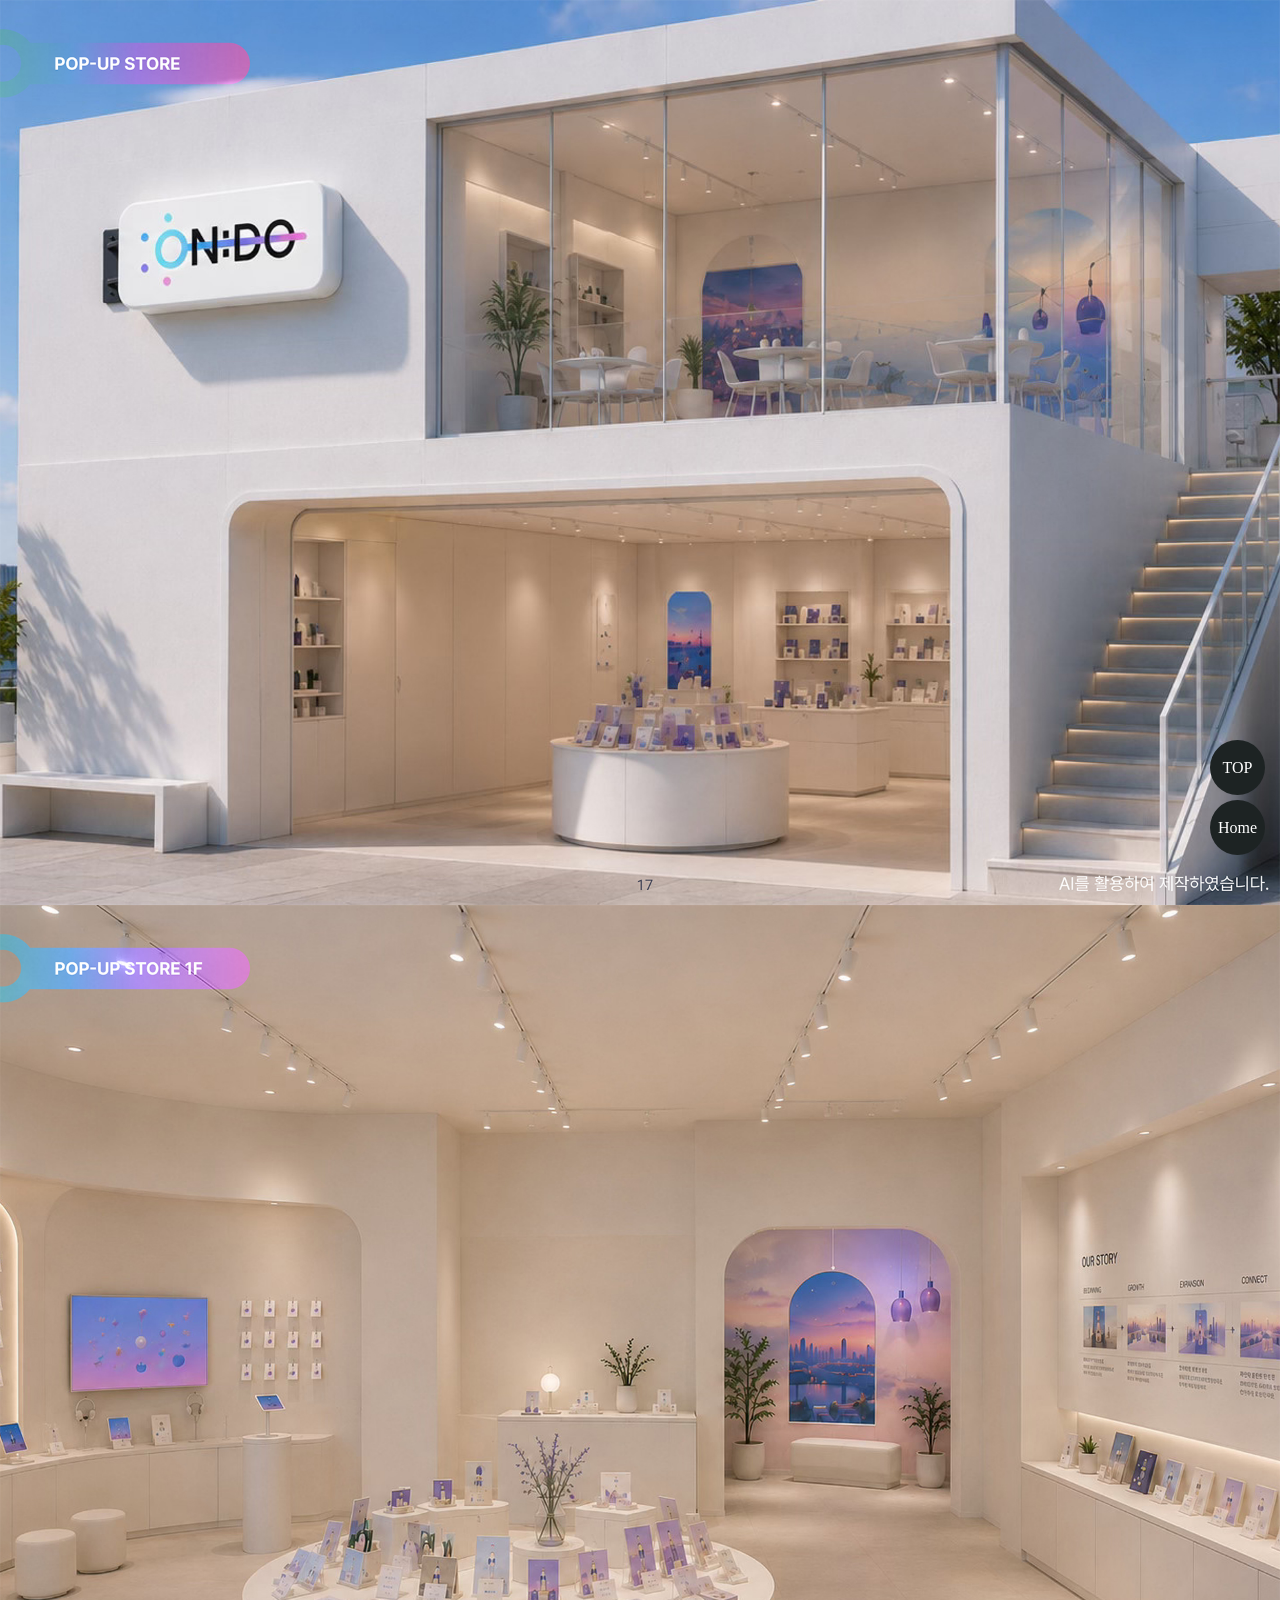
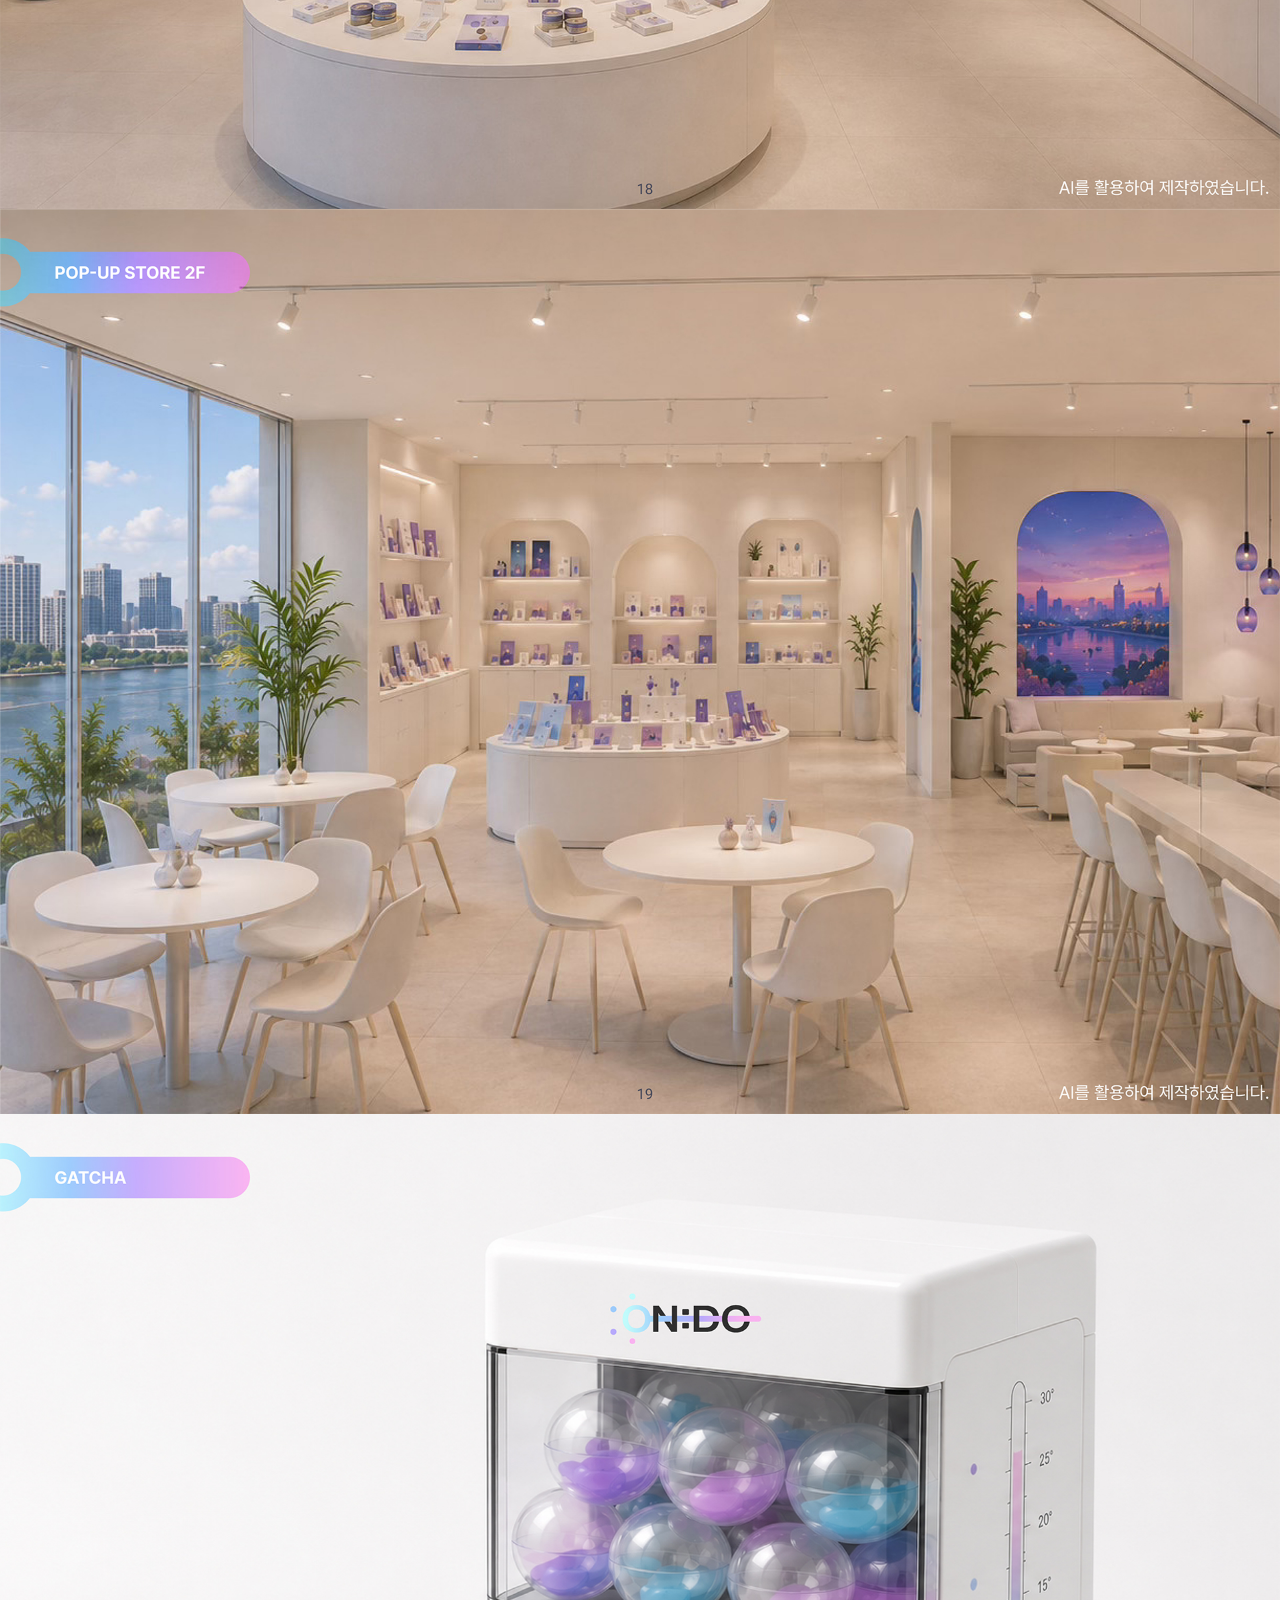
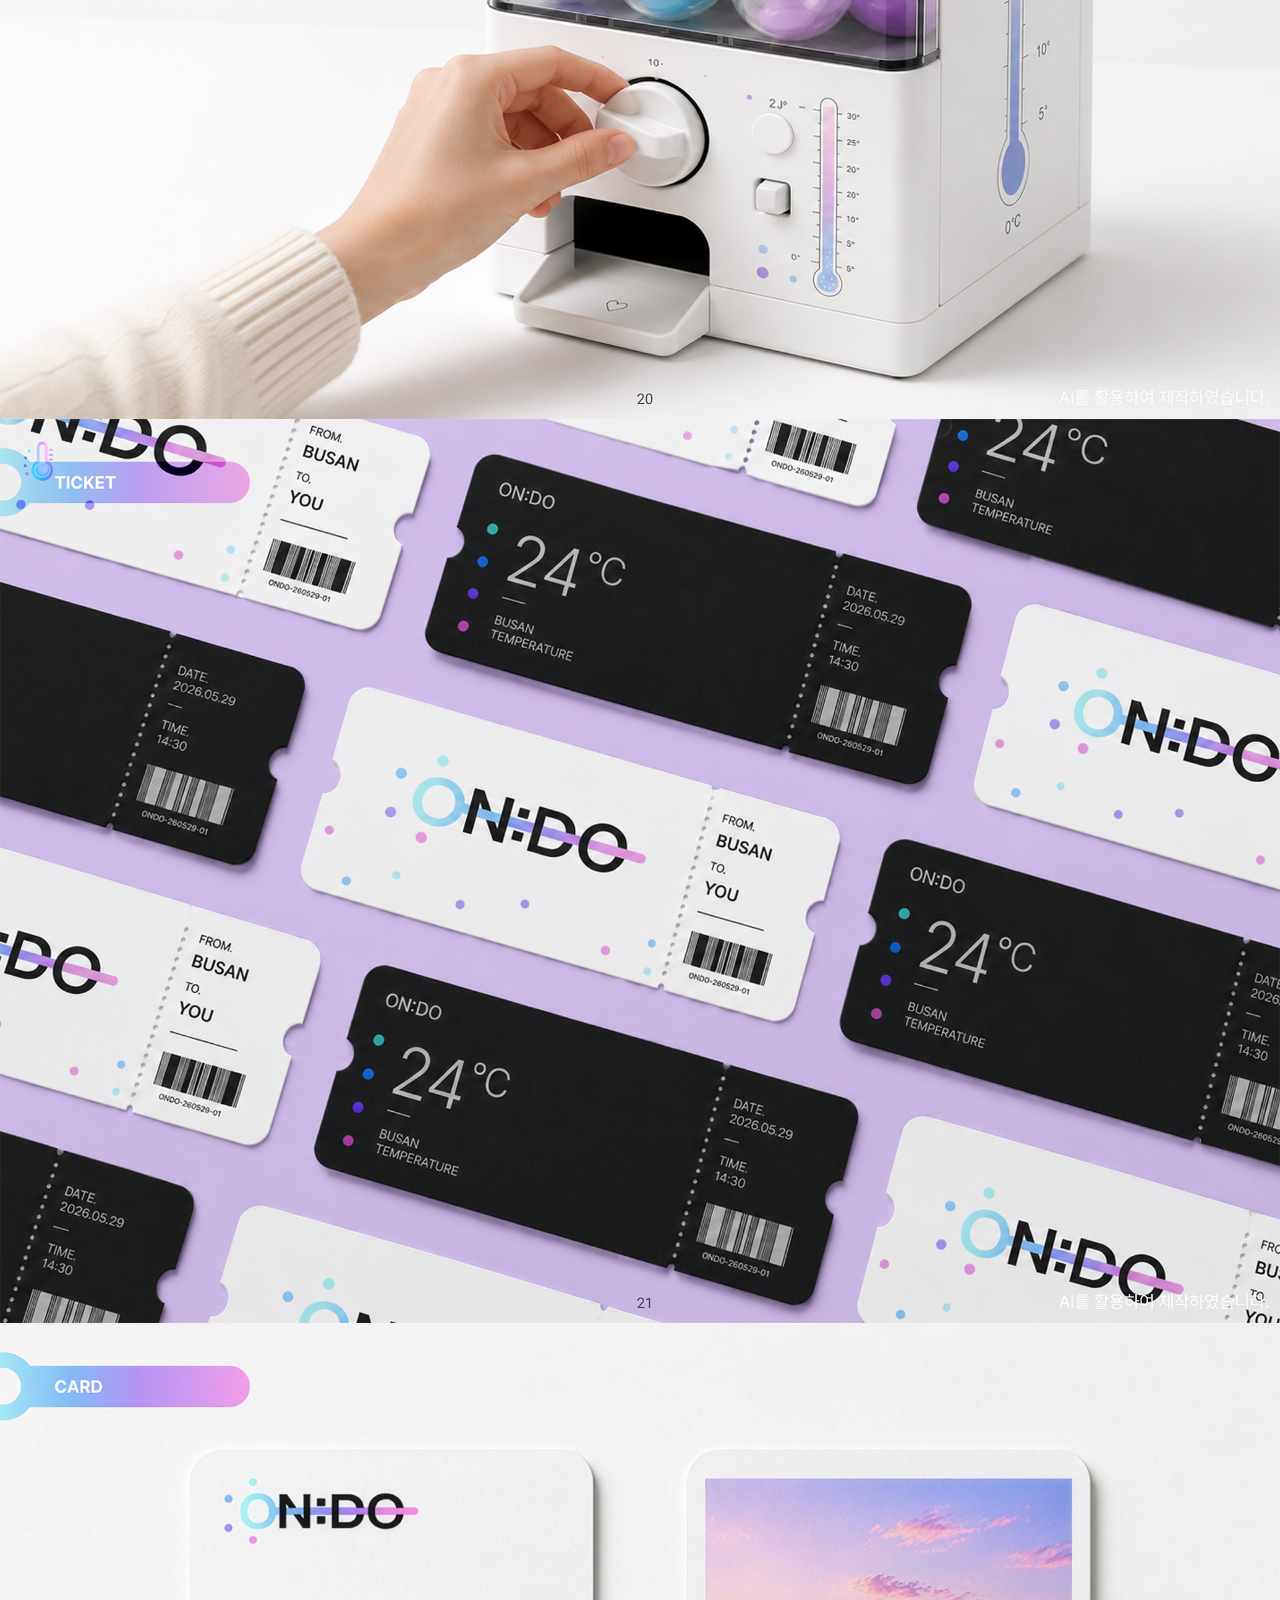
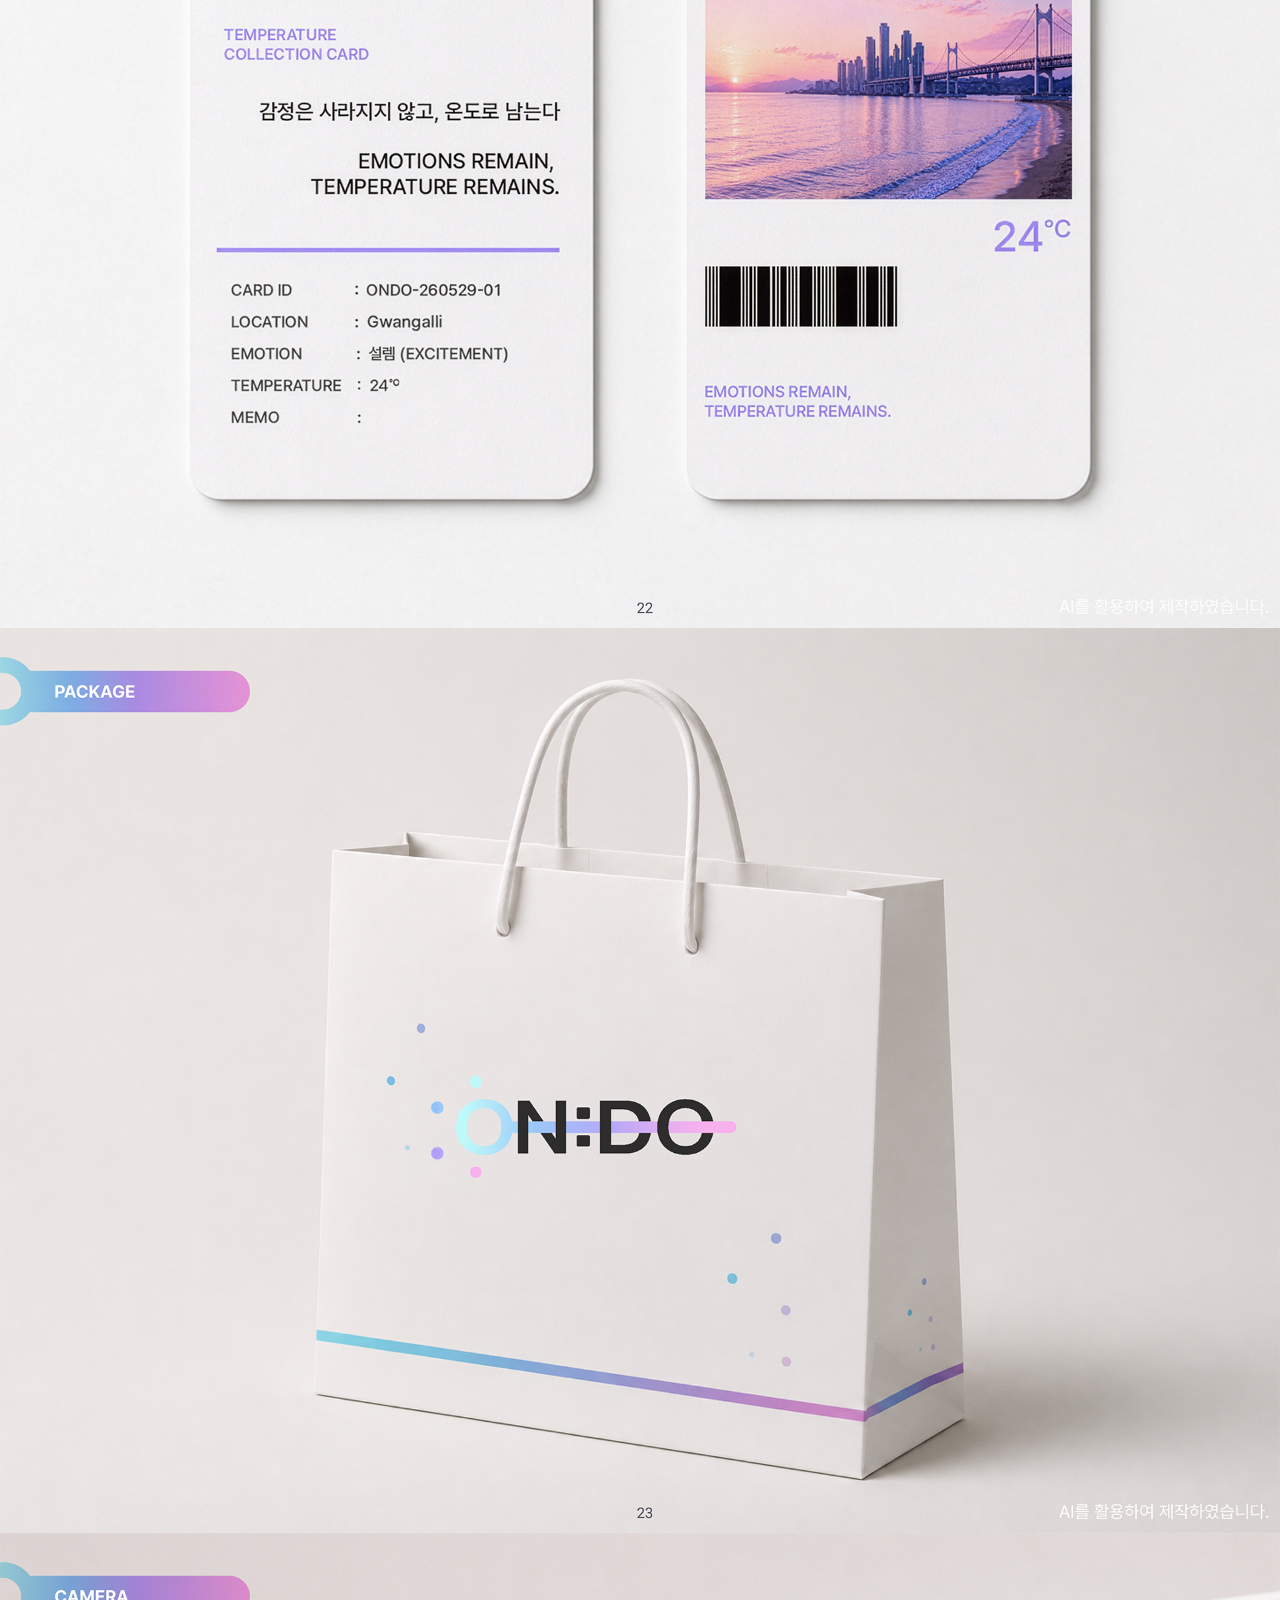
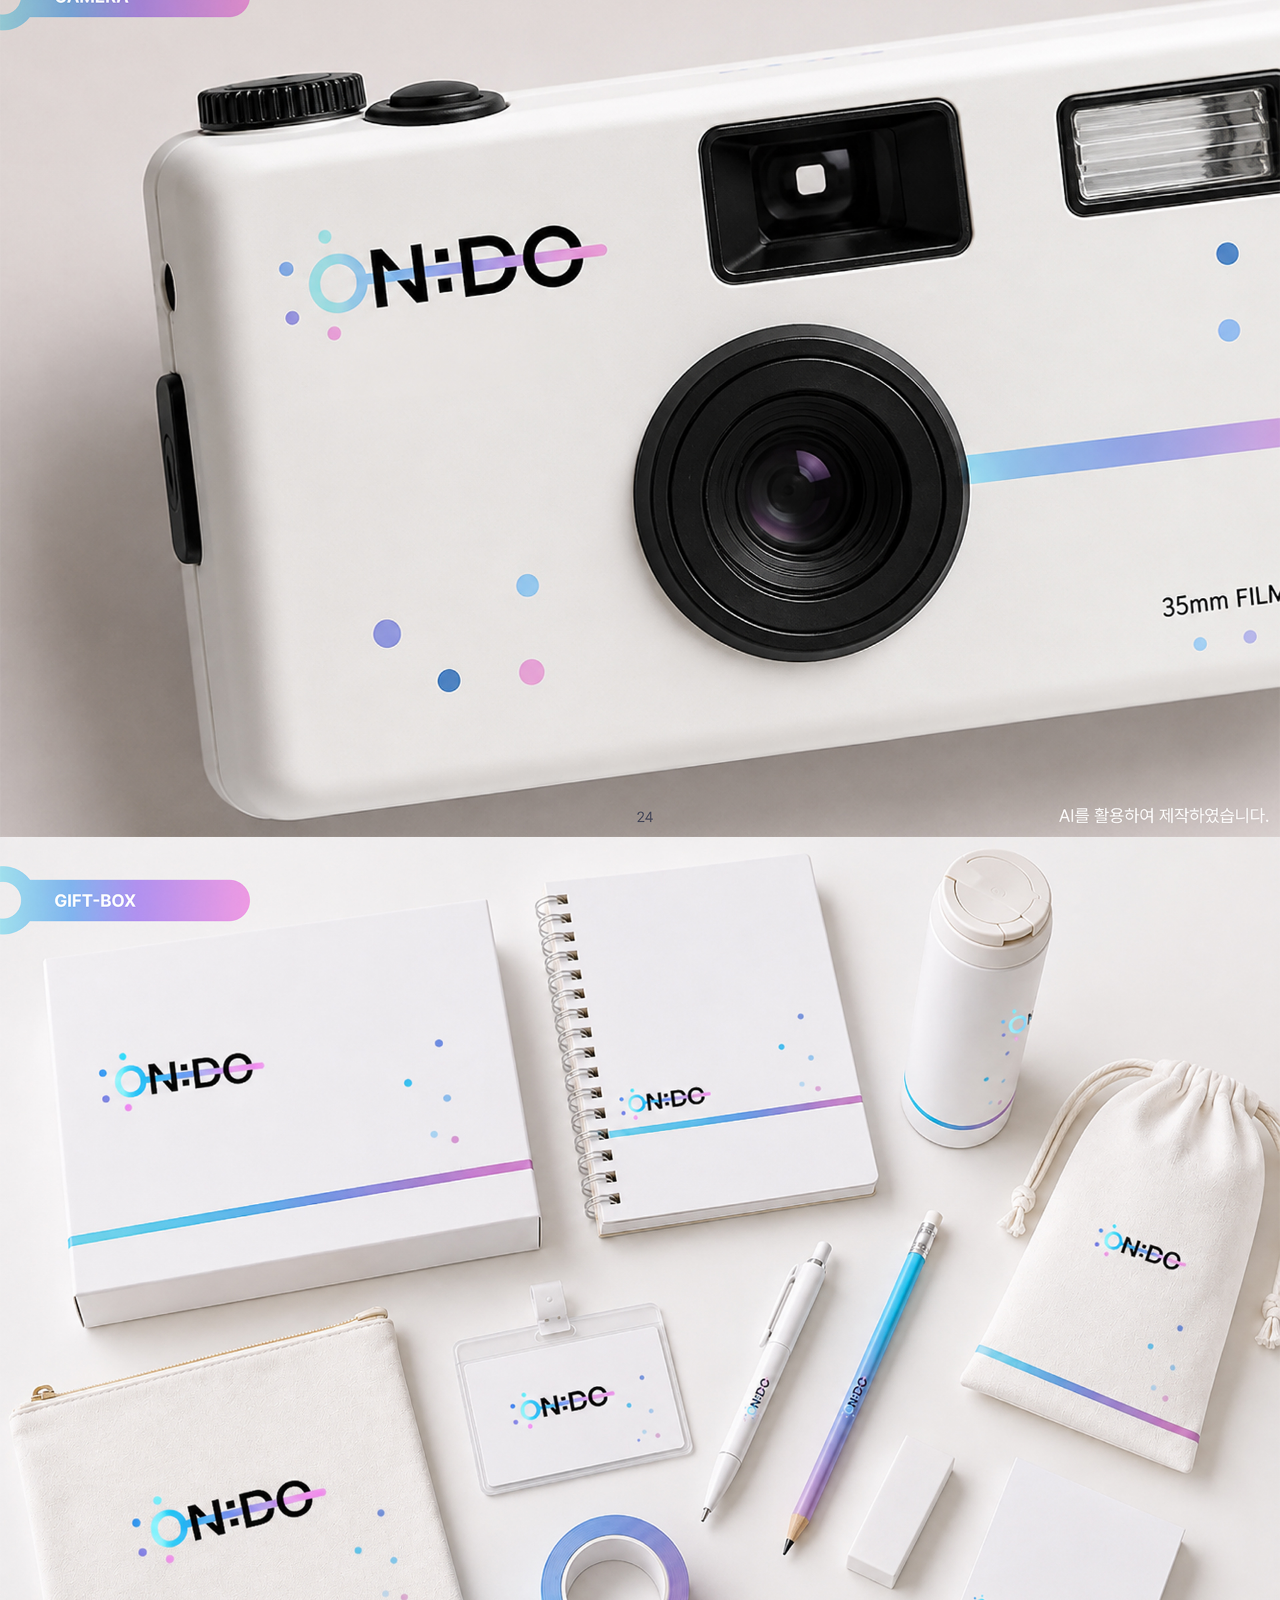
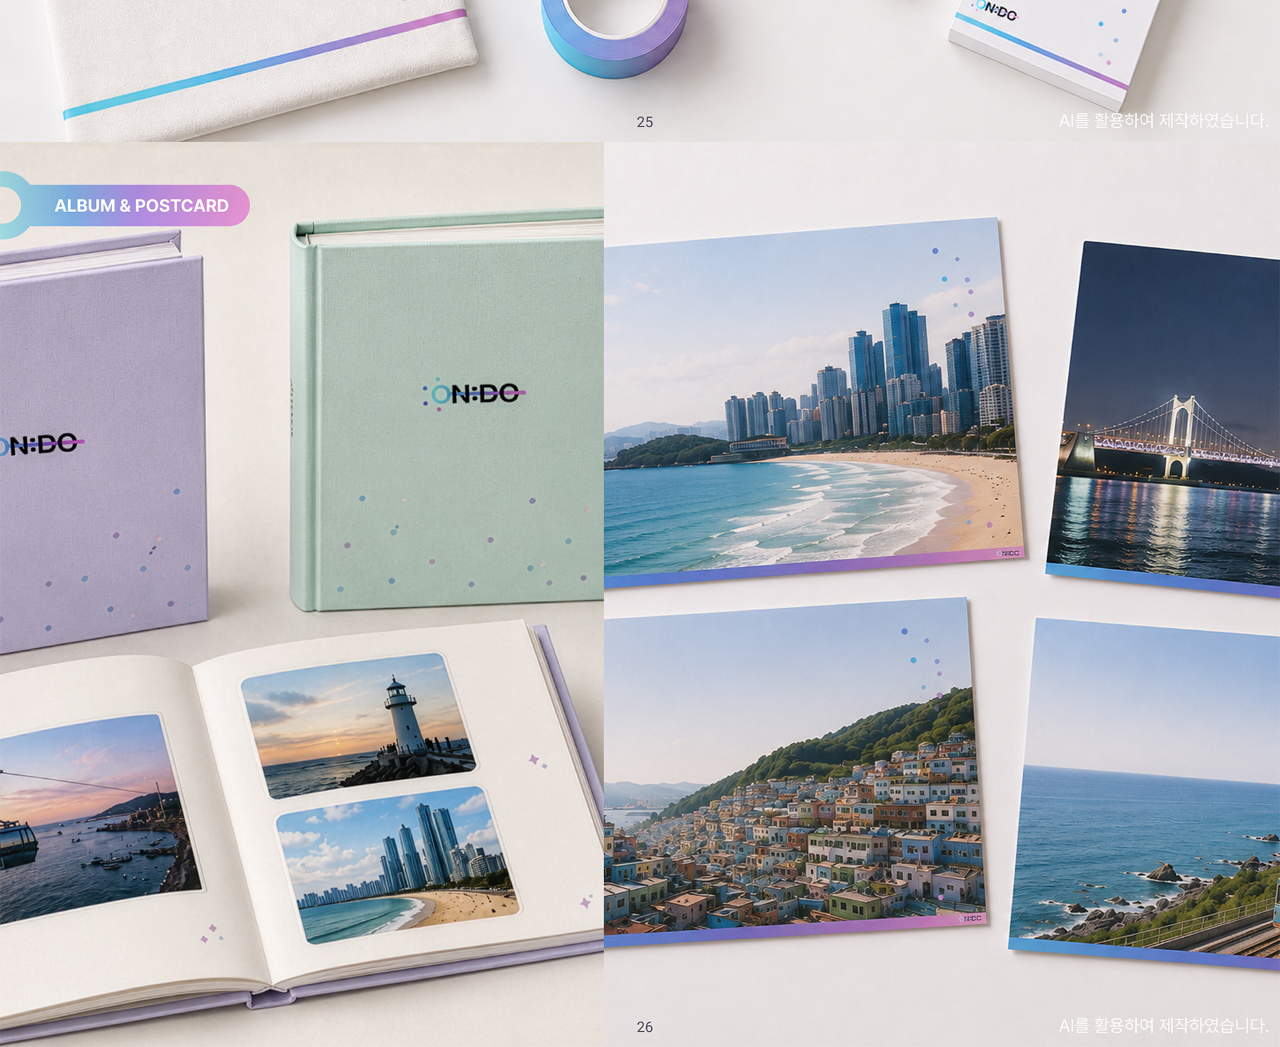
==== bibx.html @ 0bba5fe1 "수정1" ====
<!doctype html>
<html>
	<head>
		<title>브랜드이름_목업</title>
		<meta charset="utf-8">
		<meta name="viewport" content="width=device-width, initial-scale=1">
		<meta http-equiv="X-UA-Compatible" content="IE=edge">
		<style>
			*{margin:0; padding:0;}
			a{text-decoration:none;
				color:inherit;}
			img{
				display: block;
				
			}
			.fixed_box{position:fixed;
				bottom:40px;
				right:30px;
				width:40px;}
			#top img{
					width: 100%;
				}
			.home_btn, .top_btn{
				display: inline-block;
				width:55px;
				line-height: 55px;
				background-color: #1d2323;
				text-align: center;
				border-radius:50%;
				margin-bottom:5px;
				color:#fff;
				transition: all 0.5s;
			}
			.fixed_box a:hover{
				background-color: #1d2323;
			}
		</style>
	</head>
	<body>
		<div id="top">
			<img src="./img/brand1.png.jpg" alt="bx이미지"><!--가이드 이미지 경로 지정하기-->
			<img src="./img/brand2.png.jpg" alt="bx이미지"><!--가이드 이미지 경로 지정하기-->
			<img src="./img/brand3.png.jpg" alt="bx이미지"><!--가이드 이미지 경로 지정하기-->
			<img src="./img/brand4.png.jpg" alt="bx이미지"><!--가이드 이미지 경로 지정하기-->
			<img src="./img/brand5.png.jpg" alt="bx이미지"><!--가이드 이미지 경로 지정하기-->
			<img src="./img/brand6.png.jpg" alt="bx이미지"><!--가이드 이미지 경로 지정하기-->
			<img src="./img/brand7.png.jpg" alt="bx이미지"><!--가이드 이미지 경로 지정하기-->
			<img src="./img/brand8.png.jpg" alt="bx이미지"><!--가이드 이미지 경로 지정하기-->
			<img src="./img/brand9.png.jpg" alt="bx이미지"><!--가이드 이미지 경로 지정하기-->
			<img src="./img/brand10.png.jpg" alt="bx이미지"><!--가이드 이미지 경로 지정하기-->
			
		</div>
		<div class="fixed_box">
			<a href="#top" class="top_btn"><!--href부분은 이미지를 감싼 div에 있는 id이름과 동일하게 설정.-->
				TOP
			</a>
			<a href="포트폴리오사이트주소" target="_blank" class="home_btn">
				Home
			</a>
		</div>


		<!--이동시 부드럽게 이동시키기 위해 추가한 구문 시작. script쪽 전부 삭제가능.-->
		<script src="https://code.jquery.com/jquery-1.12.4.min.js" integrity="sha256-ZosEbRLbNQzLpnKIkEdrPv7lOy9C27hHQ+Xp8a4MxAQ=" crossorigin="anonymous"></script>
		<script>
			$(function() {
				$('a[href*="#"]:not([href="#"])').click(function() {
				if (location.pathname.replace(/^\//,'') == this.pathname.replace(/^\//,'') && location.hostname == this.hostname) {
				var target = $(this.hash);
				target = target.length ? target : $('[name=' + this.hash.slice(1) +']');
				if (target.length) {
				$('html, body').animate({
				scrollTop: target.offset().top
				}, 500);//움직이는 시간 조정
				return false;
				}
				}
				});
				});
		</script>
		<!--이동시 부드럽게 이동시키기 위해 추가한 구문 끝. 삭제가능.-->
	</body>
</html>
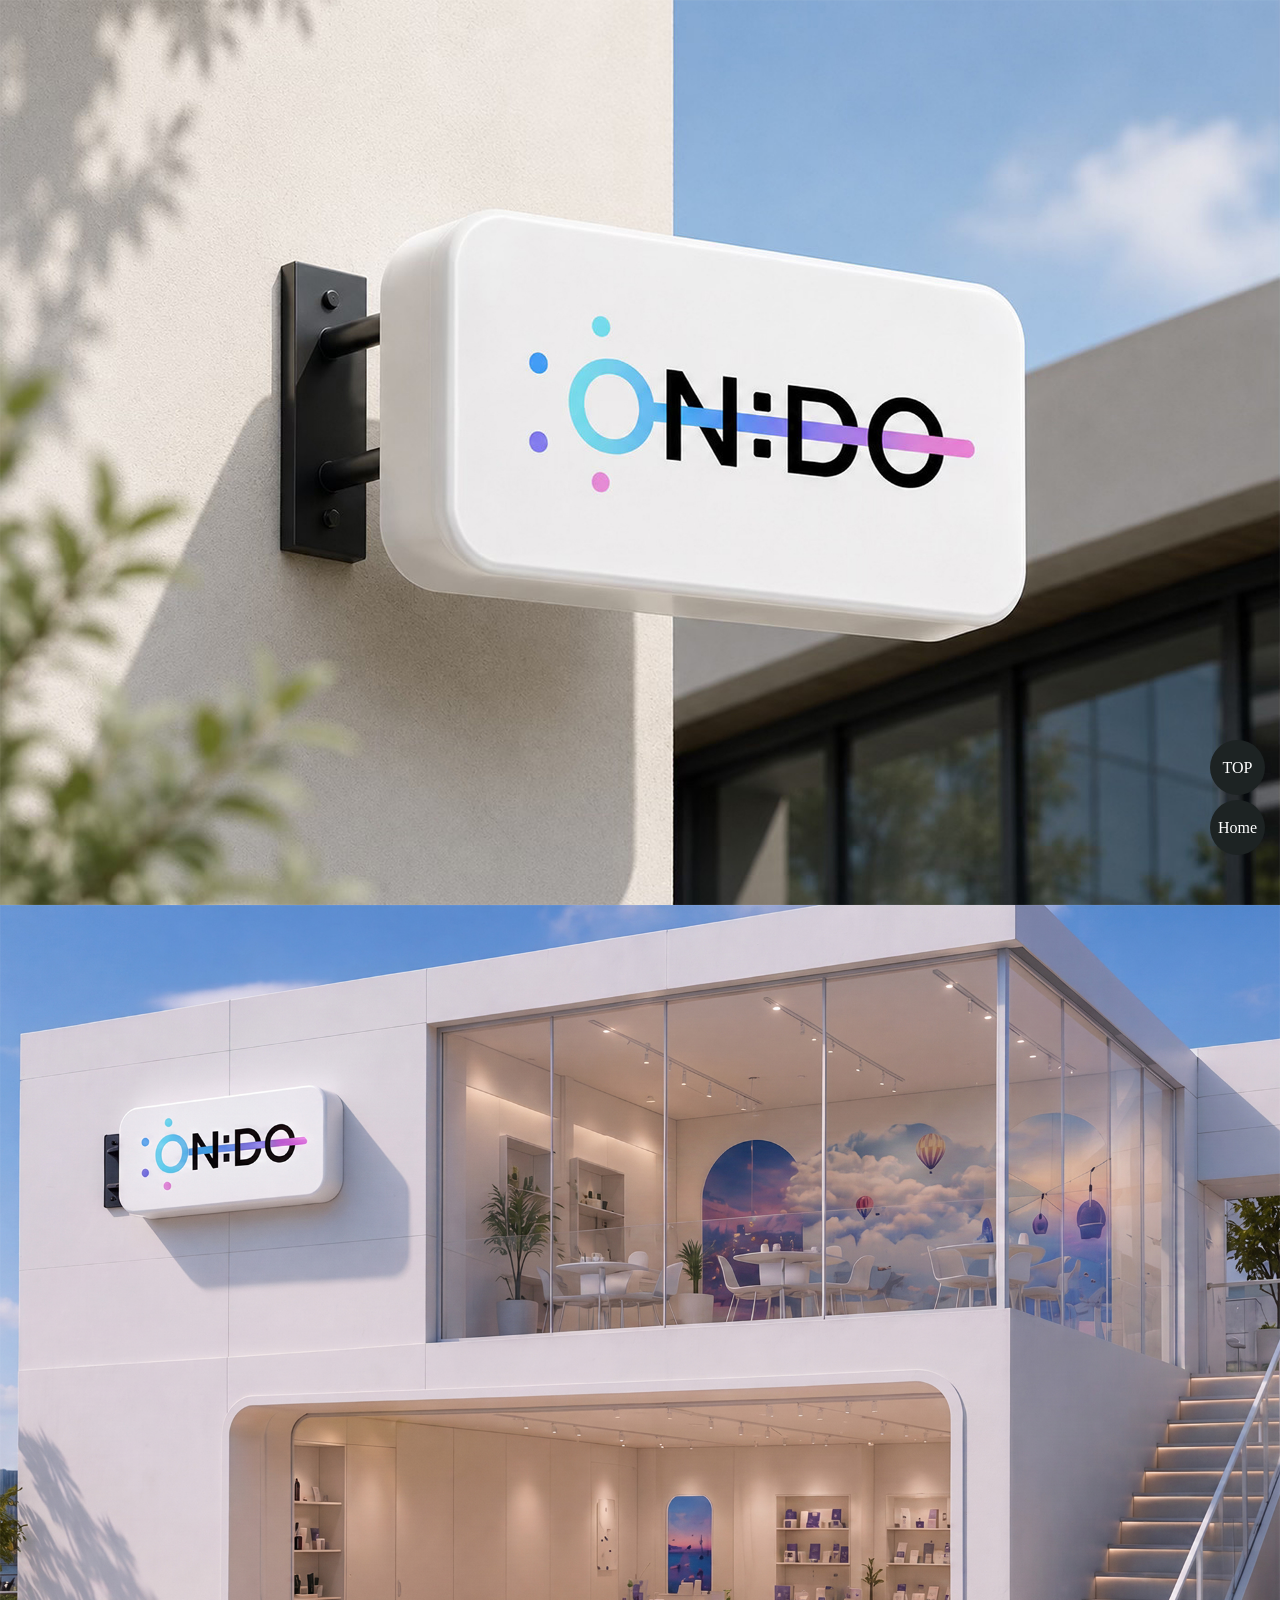
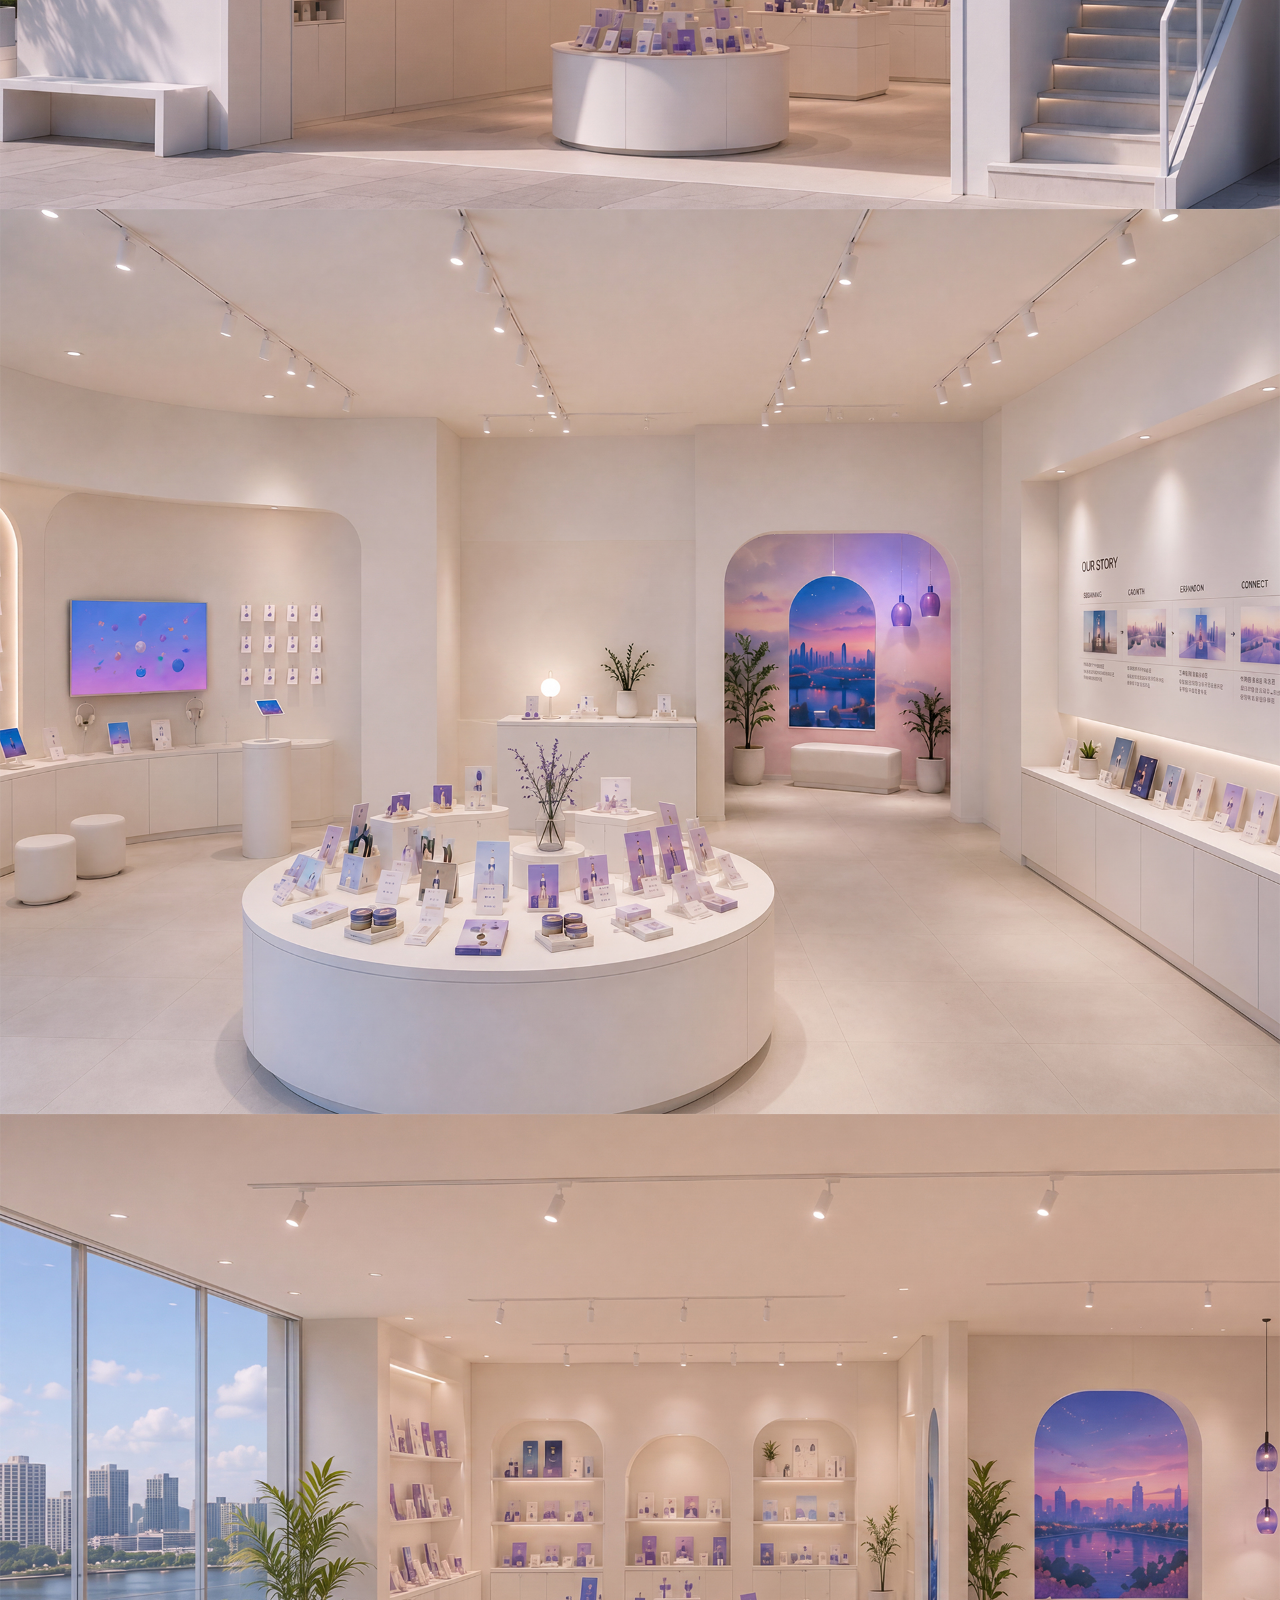
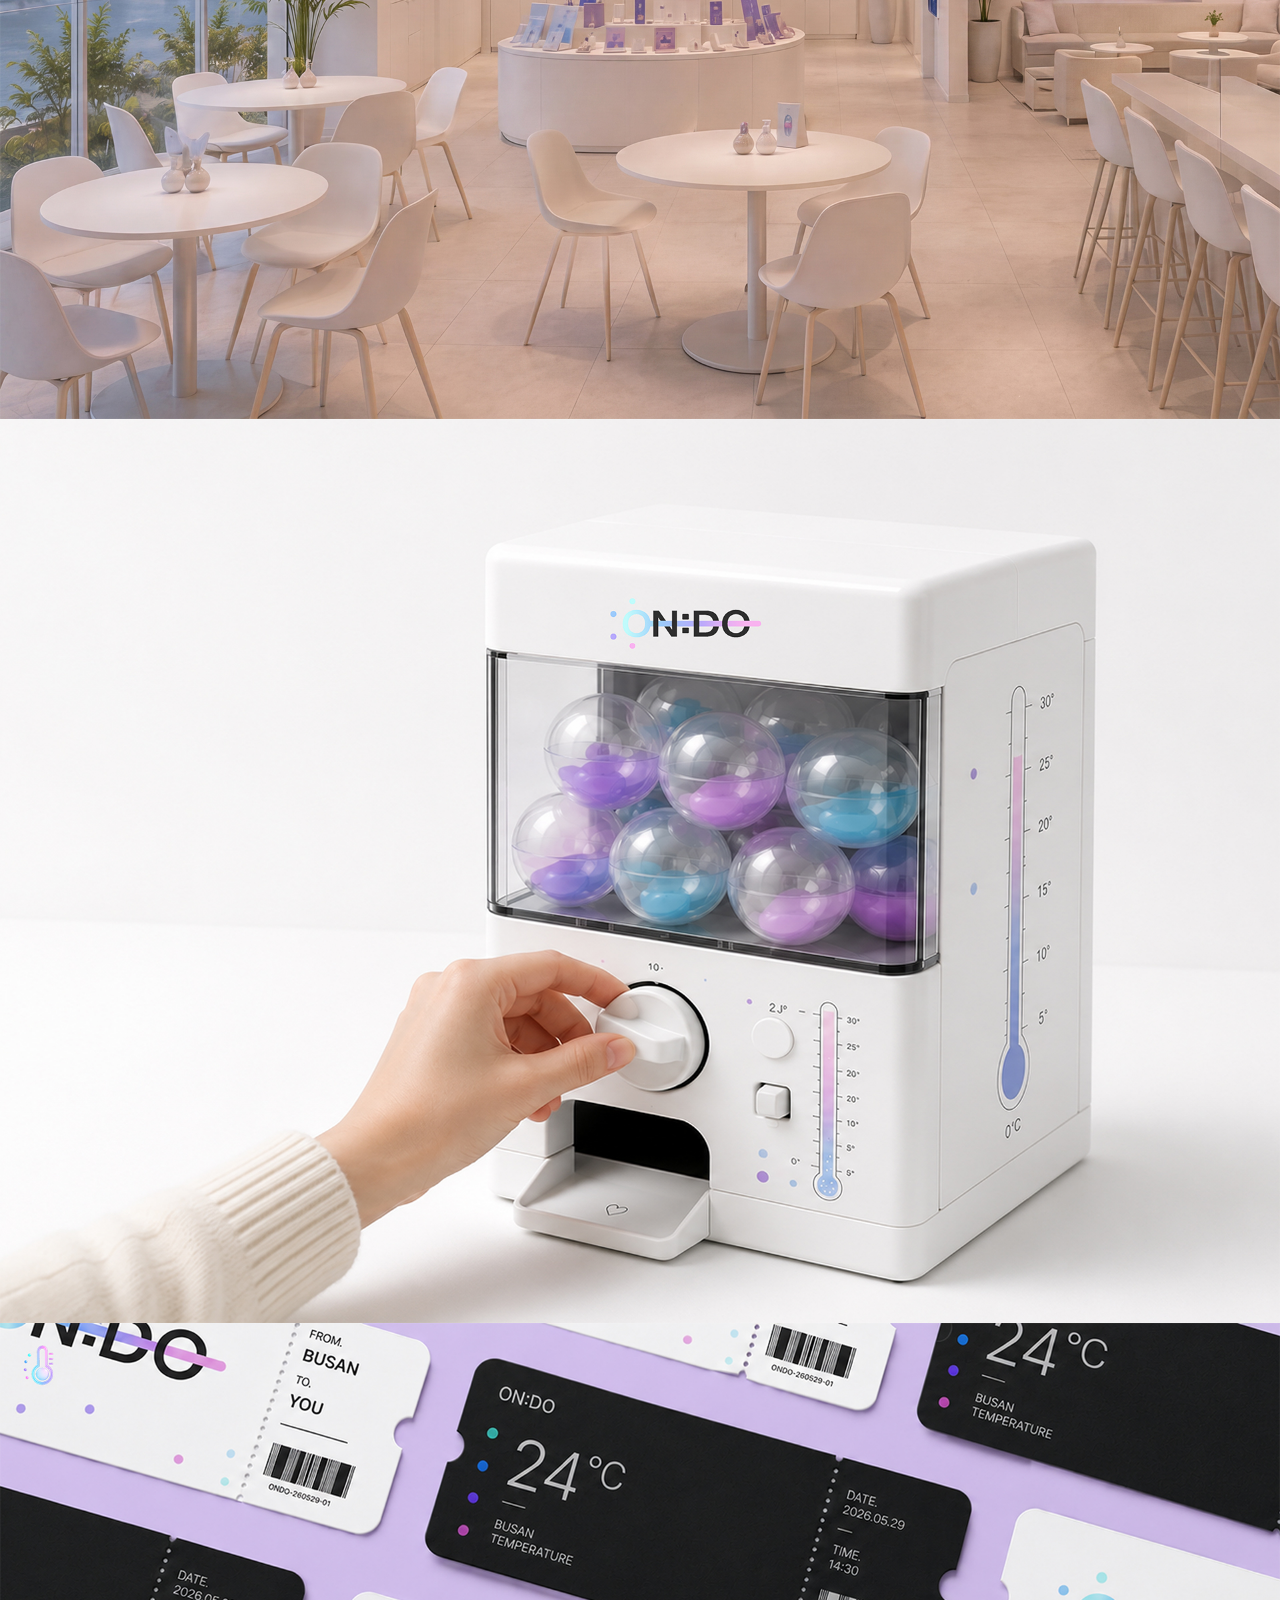
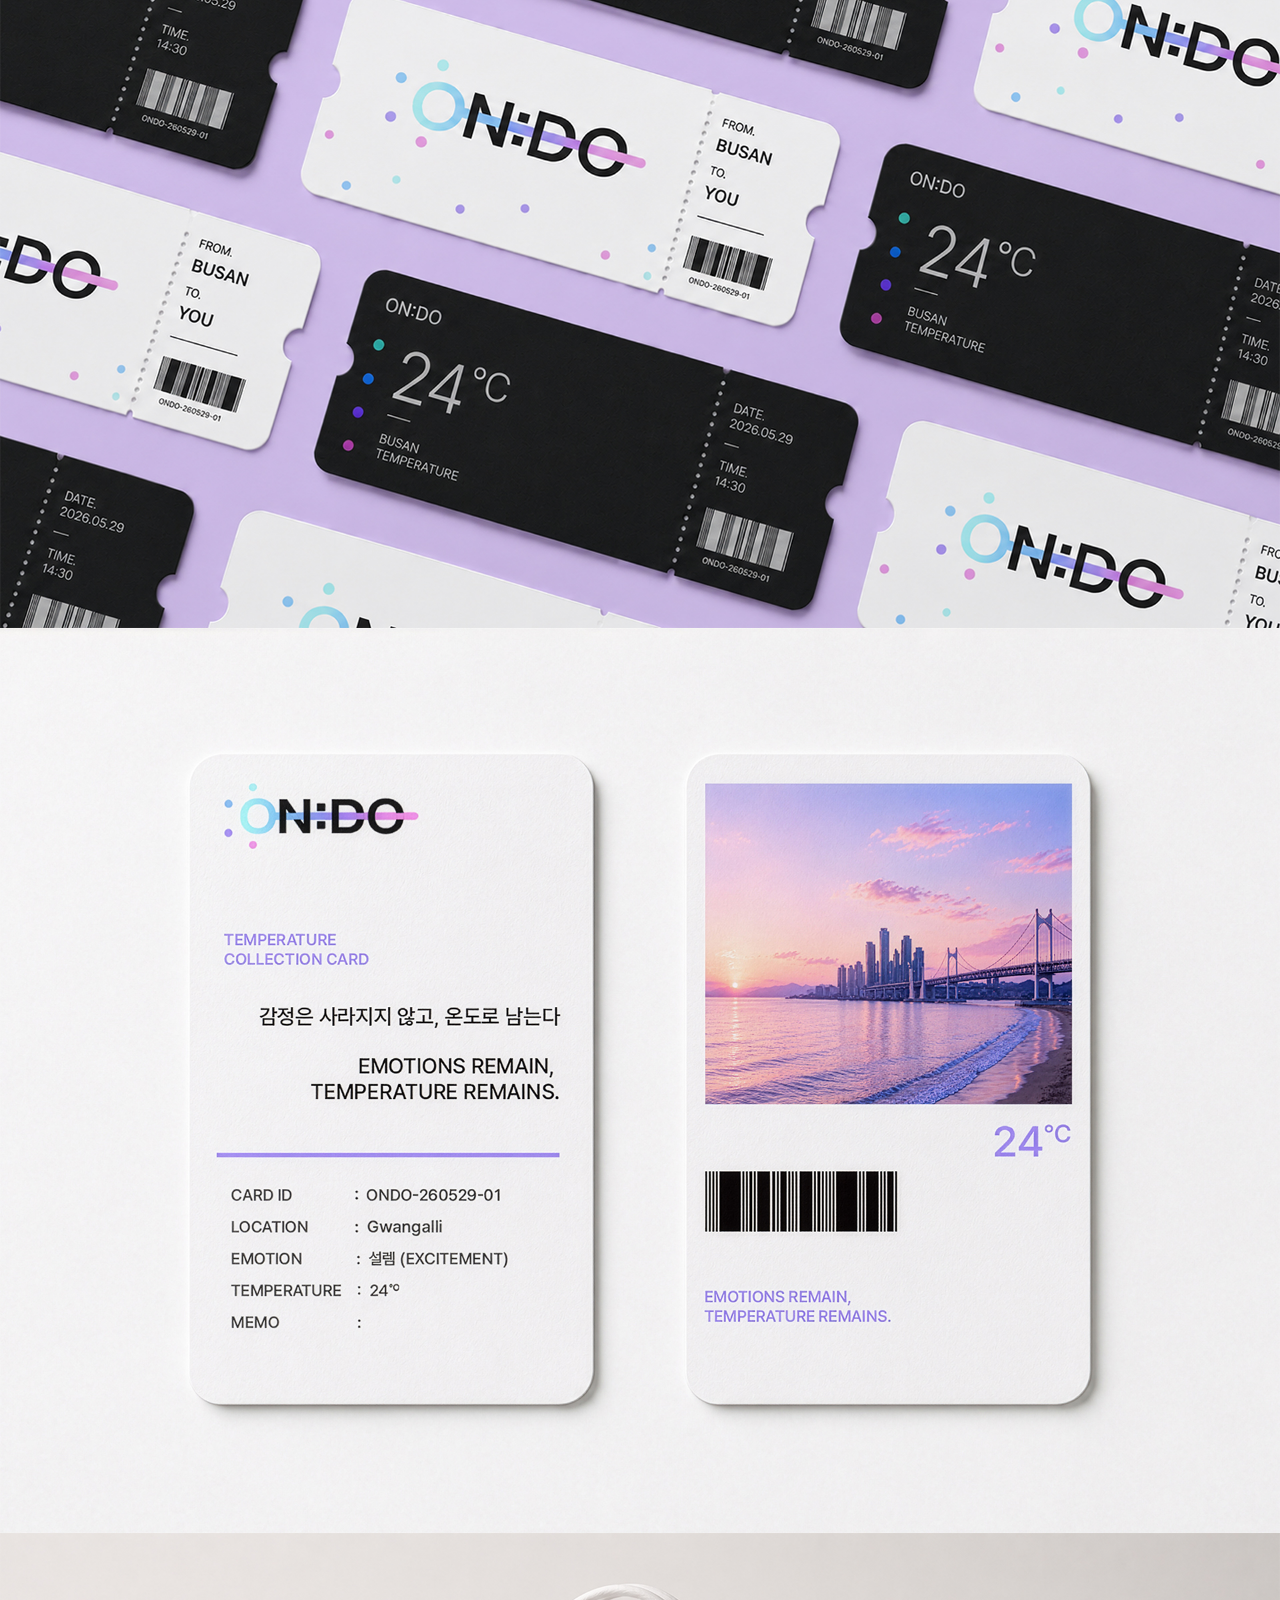
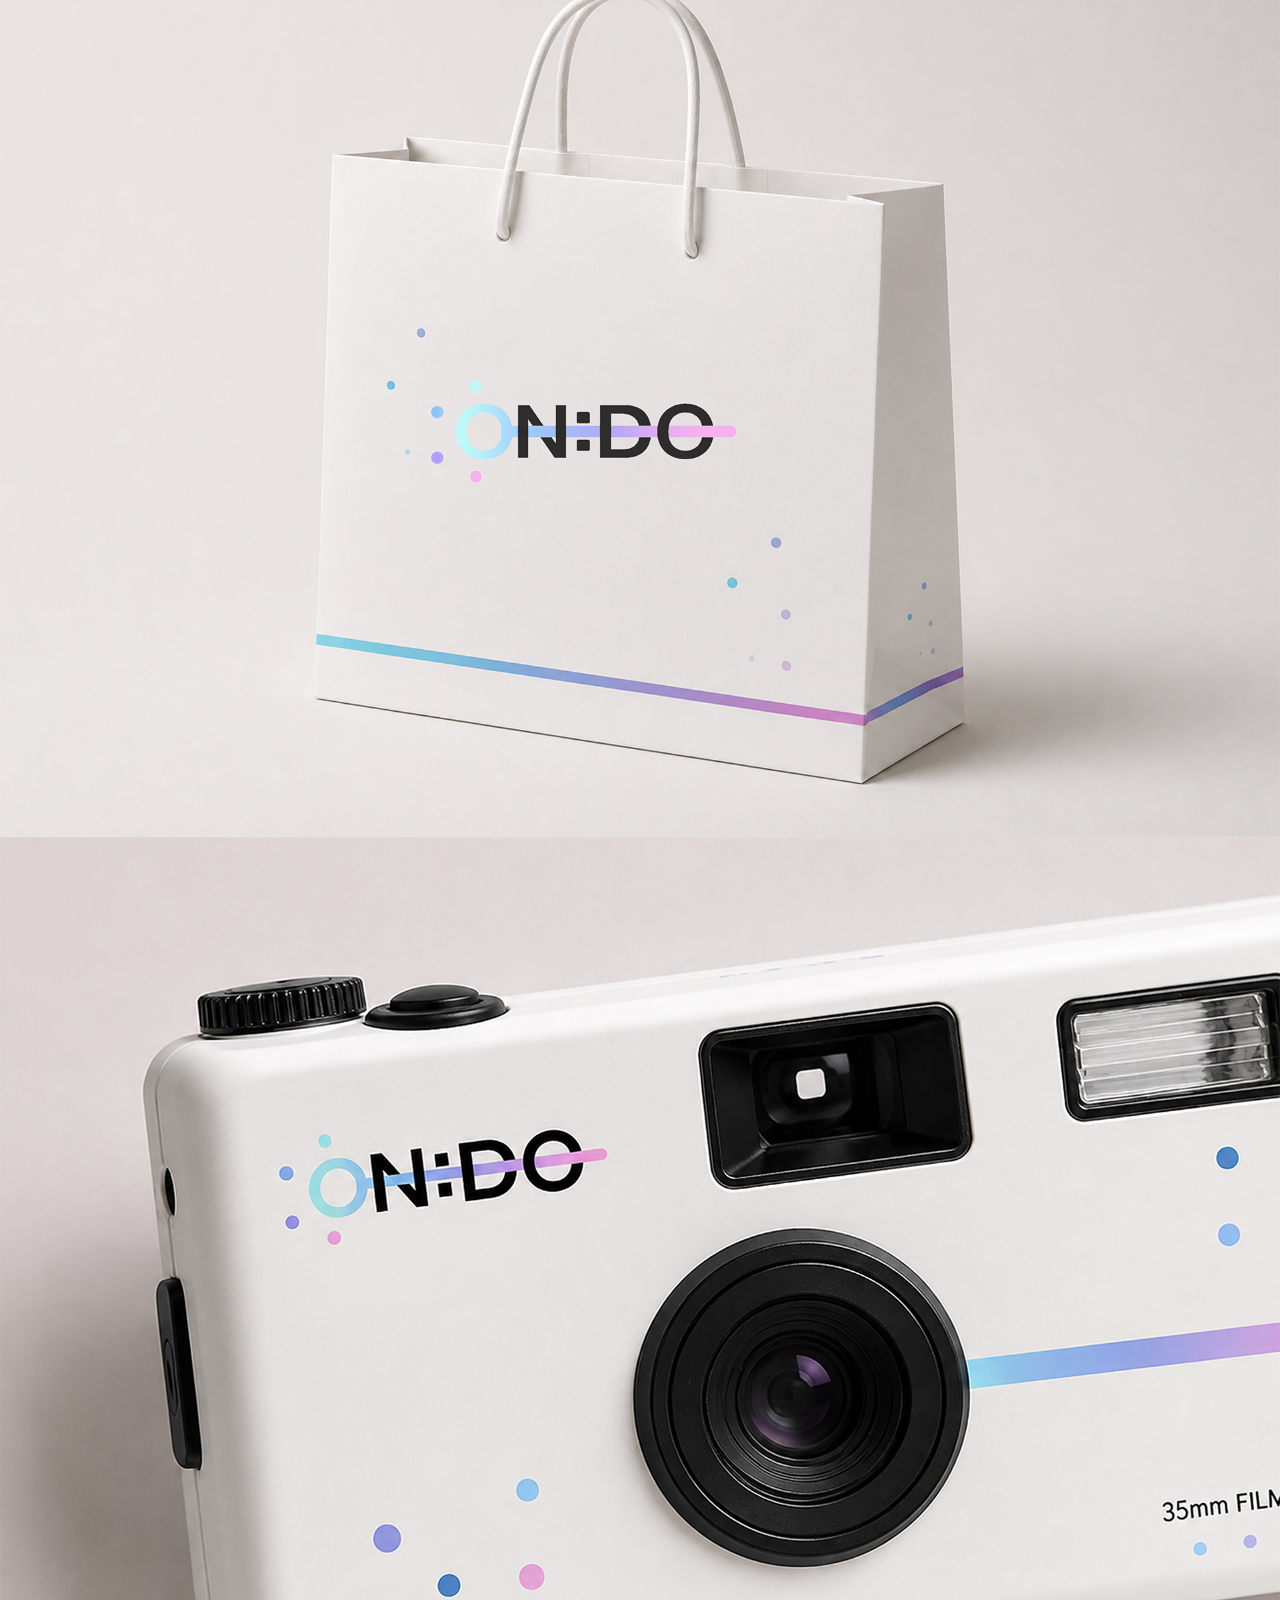
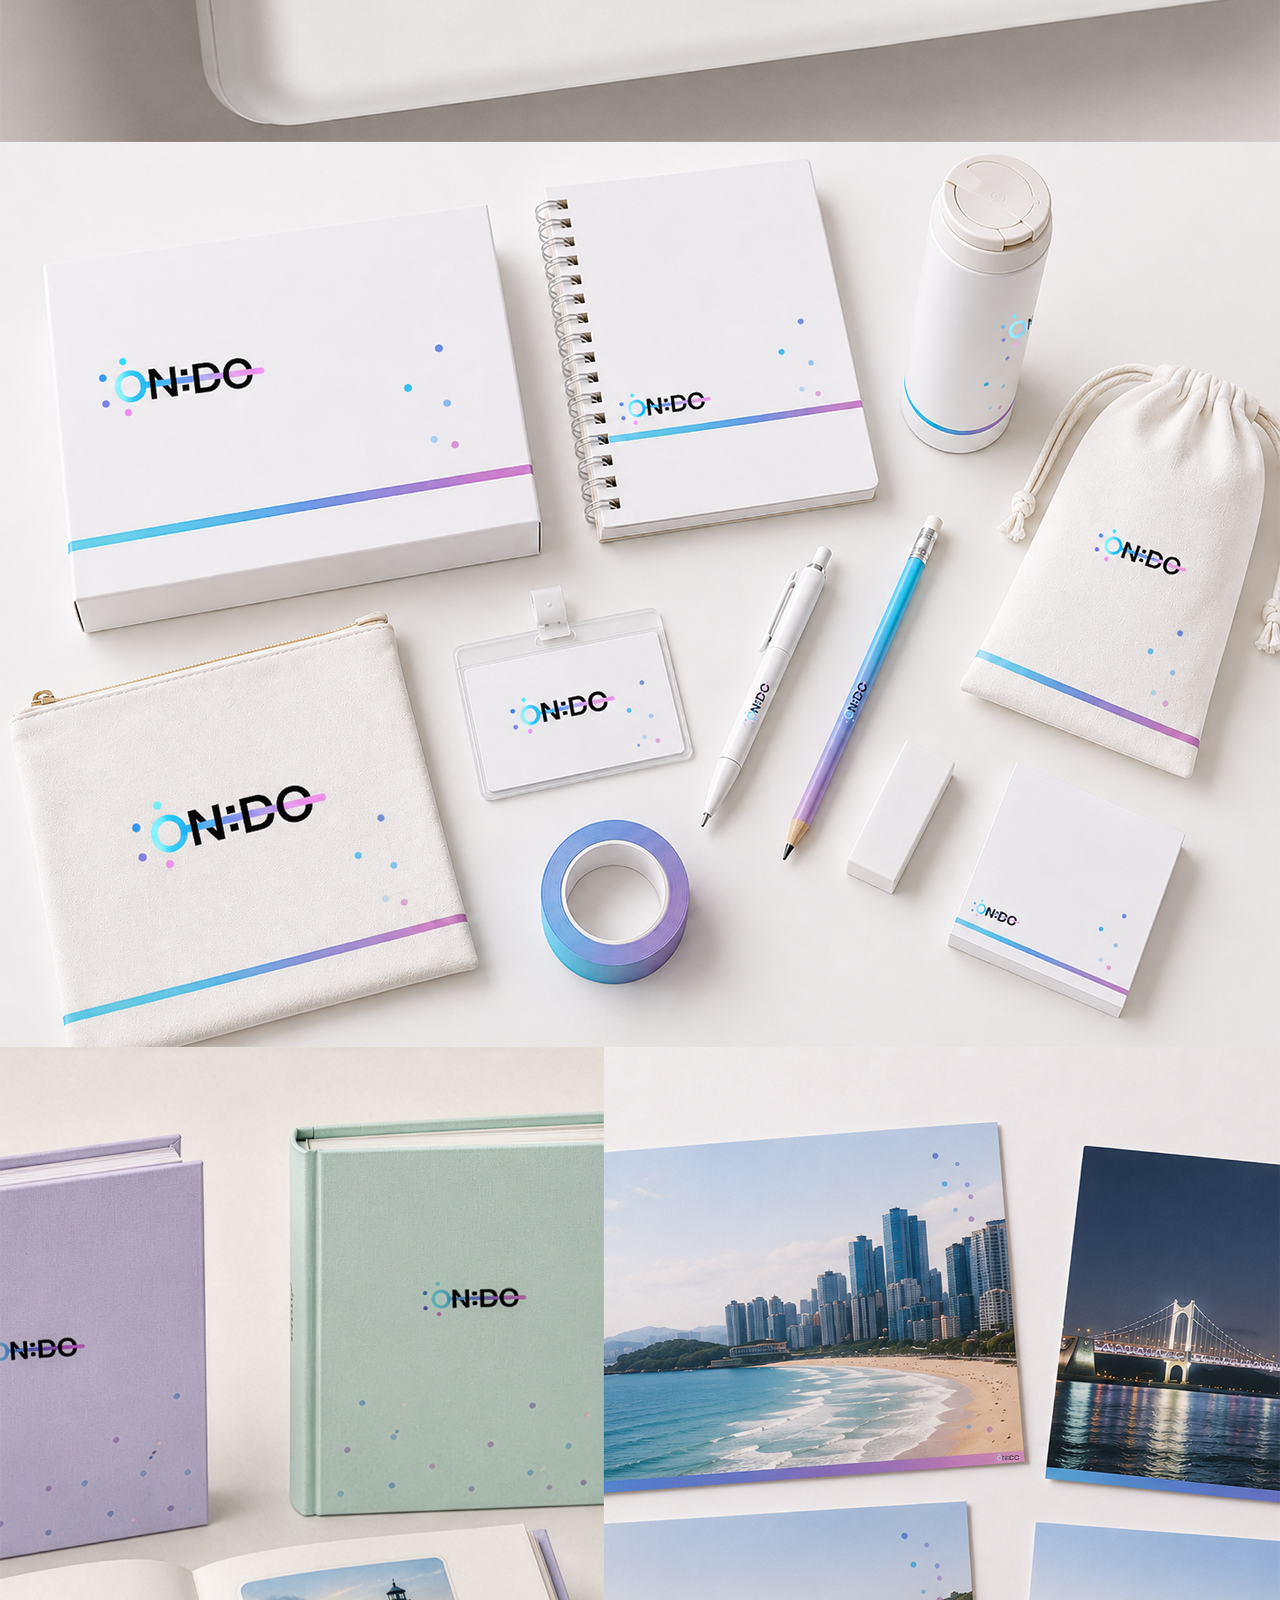
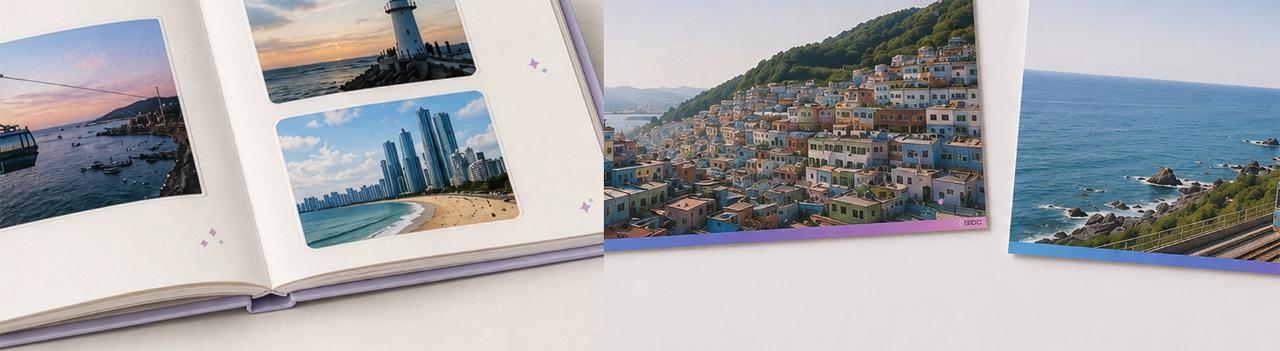
==== commit 163efb7d: "수정3" ====
--- a/bibx.html
+++ b/bibx.html
@@ -5,6 +5,7 @@
 		<meta charset="utf-8">
 		<meta name="viewport" content="width=device-width, initial-scale=1">
 		<meta http-equiv="X-UA-Compatible" content="IE=edge">
+		<link rel="icon" type="image/png" href="./img/heart.png">
 		<style>
 			*{margin:0; padding:0;}
 			a{text-decoration:none;
@@ -35,19 +36,22 @@
 				background-color: #1d2323;
 			}
 		</style>
+		
+		
 	</head>
 	<body>
 		<div id="top">
-			<img src="./img/brand1.png.jpg" alt="bx이미지"><!--가이드 이미지 경로 지정하기-->
-			<img src="./img/brand2.png.jpg" alt="bx이미지"><!--가이드 이미지 경로 지정하기-->
-			<img src="./img/brand3.png.jpg" alt="bx이미지"><!--가이드 이미지 경로 지정하기-->
-			<img src="./img/brand4.png.jpg" alt="bx이미지"><!--가이드 이미지 경로 지정하기-->
-			<img src="./img/brand5.png.jpg" alt="bx이미지"><!--가이드 이미지 경로 지정하기-->
-			<img src="./img/brand6.png.jpg" alt="bx이미지"><!--가이드 이미지 경로 지정하기-->
-			<img src="./img/brand7.png.jpg" alt="bx이미지"><!--가이드 이미지 경로 지정하기-->
-			<img src="./img/brand8.png.jpg" alt="bx이미지"><!--가이드 이미지 경로 지정하기-->
-			<img src="./img/brand9.png.jpg" alt="bx이미지"><!--가이드 이미지 경로 지정하기-->
-			<img src="./img/brand10.png.jpg" alt="bx이미지"><!--가이드 이미지 경로 지정하기-->
+			<img src="./img/1.jpg" alt="bx이미지"><!--가이드 이미지 경로 지정하기-->
+			<img src="./img/2.jpg" alt="bx이미지"><!--가이드 이미지 경로 지정하기-->
+			<img src="./img/3.jpg" alt="bx이미지"><!--가이드 이미지 경로 지정하기-->
+			<img src="./img/4.jpg" alt="bx이미지"><!--가이드 이미지 경로 지정하기-->
+			<img src="./img/5.jpg" alt="bx이미지"><!--가이드 이미지 경로 지정하기-->
+			<img src="./img/6.jpg" alt="bx이미지"><!--가이드 이미지 경로 지정하기-->
+			<img src="./img/7.jpg" alt="bx이미지"><!--가이드 이미지 경로 지정하기-->
+			<img src="./img/8.jpg" alt="bx이미지"><!--가이드 이미지 경로 지정하기-->
+			<img src="./img/9.jpg" alt="bx이미지"><!--가이드 이미지 경로 지정하기-->
+			<img src="./img/10.jpg" alt="bx이미지"><!--가이드 이미지 경로 지정하기-->
+			<img src="./img/11.jpg" alt="bx이미지"><!--가이드 이미지 경로 지정하기-->
 			
 		</div>
 		<div class="fixed_box">
